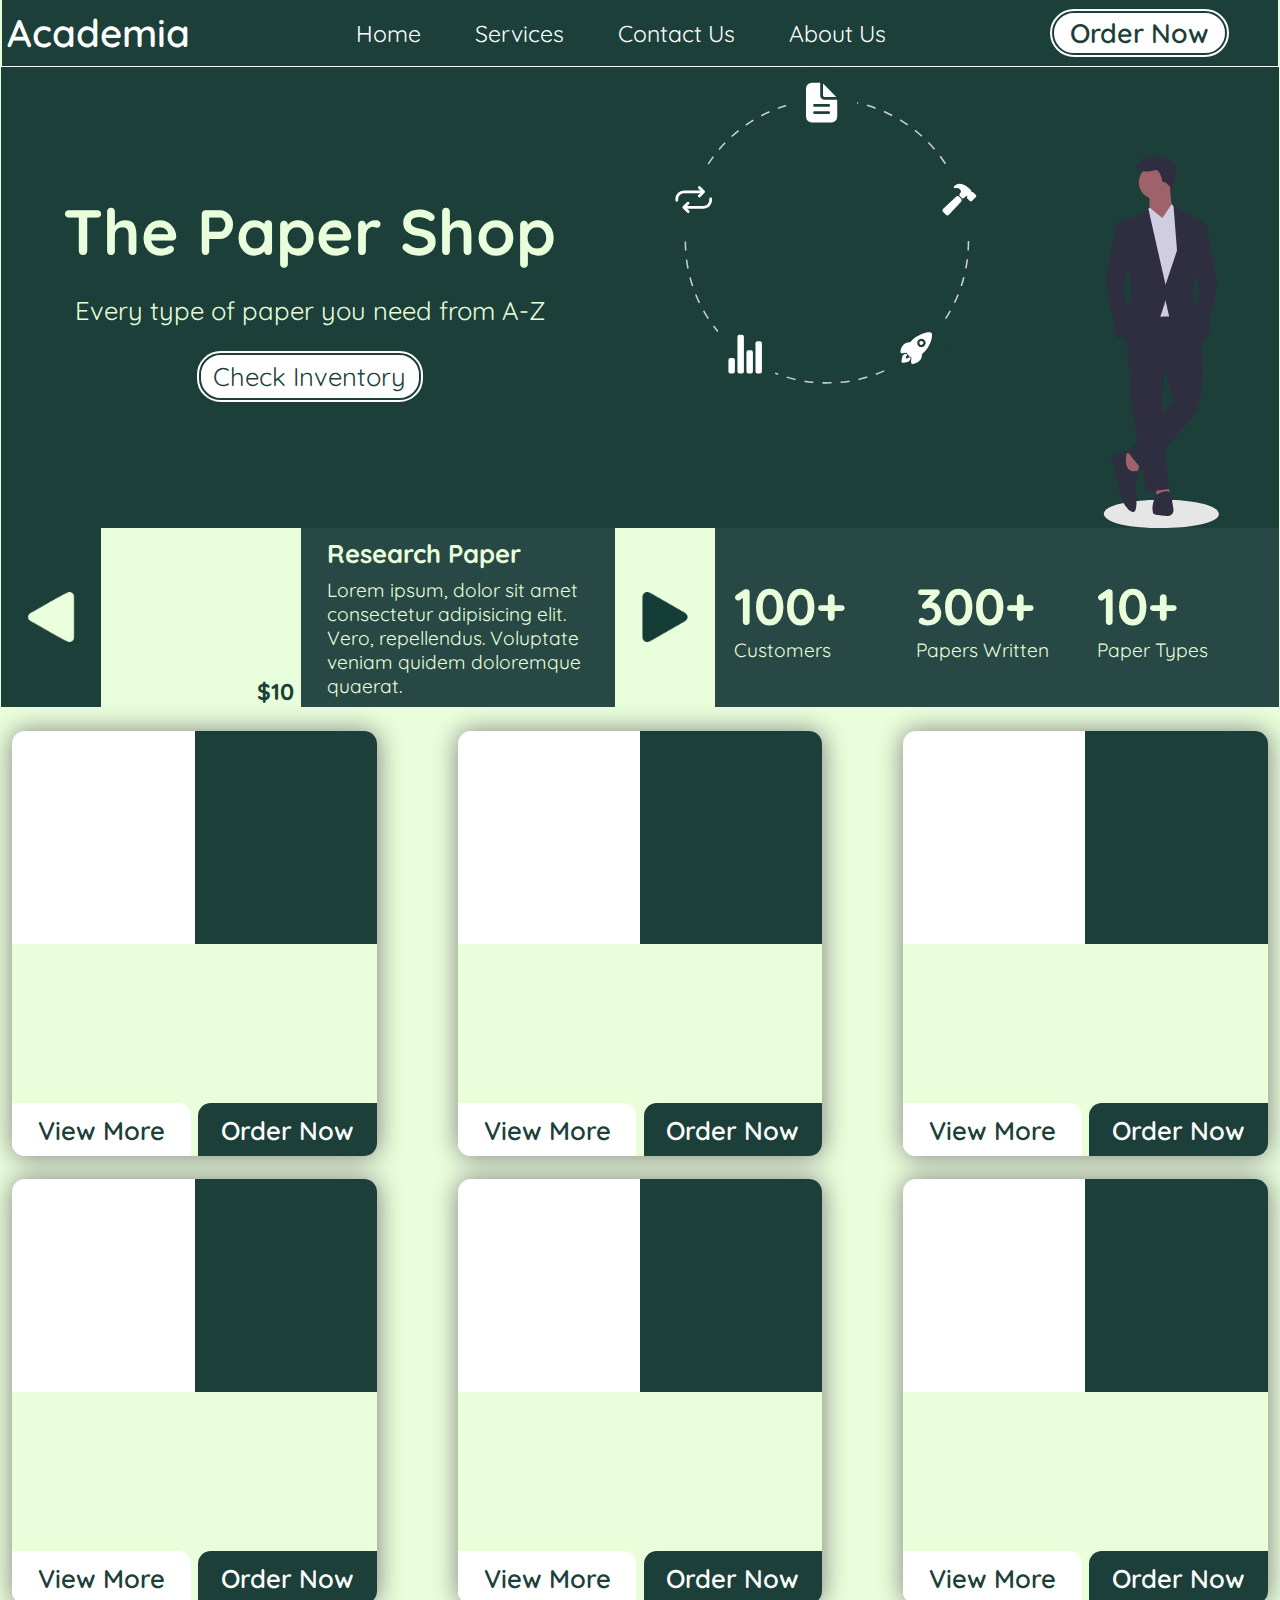
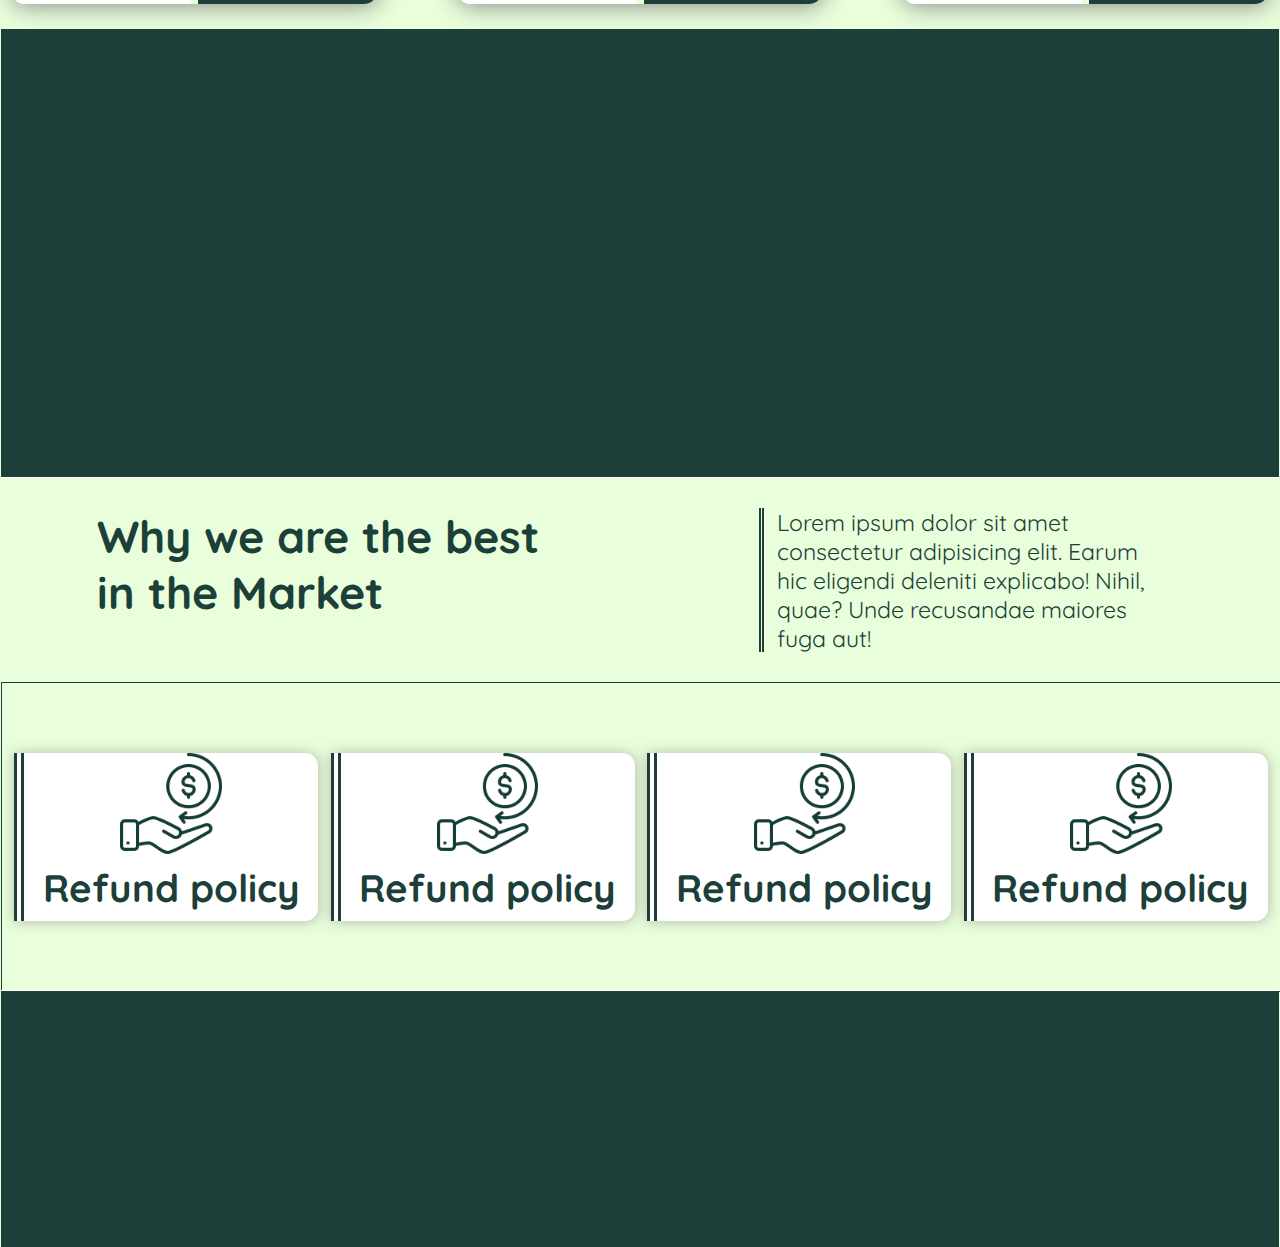
==== index.html @ d630a58e "add view more button to category cards" ====
<!DOCTYPE html>
<html lang="en">
  <head>
    <meta charset="UTF-8" />
    <meta http-equiv="X-UA-Compatible" content="IE=edge" />
    <meta name="viewport" content="width=device-width, initial-scale=1.0" />
    <title>Academia.co</title>
    <link rel="preconnect" href="https://fonts.googleapis.com" />
    <link rel="preconnect" href="https://fonts.gstatic.com" crossorigin />
    <link
      href="https://fonts.googleapis.com/css2?family=Quicksand&display=swap"
      rel="stylesheet"
    />
    <link rel="stylesheet" href="./assets/styles/style.css" />
  </head>

  <body>
    <header>
      <div id="logo">Academia</div>

      <div id="h_info">
        <a href="#">Home</a>
        <a href="#">Services</a>
        <a href="#">Contact Us</a>
        <a href="#">About Us</a>
      </div>

      <div id="h_order">
        <a href="./order-page/index.html">
          <button>Order Now</button>
        </a>
      </div>
    </header>

    <!-- section 1 -->
    <section id="section1">
      <div id="sect1_cont1">
        <div id="sect1_cont1_1">
          <h2>The Paper Shop</h2>
          <p>Every type of paper you need from A-Z</p>
          <button>Check Inventory</button>
        </div>
        <div id="sect1_cont1_2">
          <img
            src="./assets/images/undraw_product_iteration_kjok (1).svg"
            alt=""
          />
        </div>
      </div>
      <div id="sect1_cont2">
        <div id="sect1_cont2_1">
          <img src="./assets/images/left.png" alt="left" />
        </div>
        <div id="sect1_cont2_2">
          <p>$<span>10</span></p>
        </div>
        <div id="sect1_cont2_3">
          <h2>Research Paper</h2>
          <p>
            Lorem ipsum, dolor sit amet consectetur adipisicing elit. Vero,
            repellendus. Voluptate veniam quidem doloremque quaerat.
          </p>
        </div>
        <div id="sect1_cont2_4">
          <img src="./assets/images/play-button-arrowhead.png" alt="" />
        </div>
        <div id="sect1_cont2_5">
          <div>
            <h3>100+</h3>
            <p>Customers</p>
          </div>
          <div>
            <h3>300+</h3>
            <p>Papers Written</p>
          </div>
          <div>
            <h3>10+</h3>
            <p>Paper Types</p>
          </div>
        </div>
      </div>
    </section>

    <!-- section 2 -->
    <section id="section2">
      <div class="category_card">
        <div class="cc_cont1">
          <div class="cc_cont1_1"></div>
          <div class="cc_cont1_2"></div>
        </div>
        <div class="cc_cont2">
          <div class="cc_cont2_1"></div>
          <div class="cc_cont2_2">
            <button class="button_view_more">View More</button>
            <button class="button_order_now">Order Now</button>
          </div>
        </div>
      </div>

      <div class="category_card">
        <div class="cc_cont1">
          <div class="cc_cont1_1"></div>
          <div class="cc_cont1_2"></div>
        </div>
        <div class="cc_cont2">
          <div class="cc_cont2_1"></div>
          <div class="cc_cont2_2">
            <button class="button_view_more">View More</button>
            <button class="button_order_now">Order Now</button>
          </div>
        </div>
      </div>

      <div class="category_card">
        <div class="cc_cont1">
          <div class="cc_cont1_1"></div>
          <div class="cc_cont1_2"></div>
        </div>
        <div class="cc_cont2">
          <div class="cc_cont2_1"></div>
          <div class="cc_cont2_2">
            <button class="button_view_more">View More</button>
            <button class="button_order_now">Order Now</button>
          </div>
        </div>
      </div>

      <div class="category_card">
        <div class="cc_cont1">
          <div class="cc_cont1_1"></div>
          <div class="cc_cont1_2"></div>
        </div>
        <div class="cc_cont2">
          <div class="cc_cont2_1"></div>
          <div class="cc_cont2_2">
            <button class="button_view_more">View More</button>
            <button class="button_order_now">Order Now</button>
          </div>
        </div>
      </div>

      <div class="category_card">
        <div class="cc_cont1">
          <div class="cc_cont1_1"></div>
          <div class="cc_cont1_2"></div>
        </div>
        <div class="cc_cont2">
          <div class="cc_cont2_1"></div>
          <div class="cc_cont2_2">
            <button class="button_view_more">View More</button>
            <button class="button_order_now">Order Now</button>
          </div>
        </div>
      </div>

      <div class="category_card">
        <div class="cc_cont1">
          <div class="cc_cont1_1"></div>
          <div class="cc_cont1_2"></div>
        </div>
        <div class="cc_cont2">
          <div class="cc_cont2_1"></div>
          <div class="cc_cont2_2">
            <button class="button_view_more">View More</button>
            <button class="button_order_now">Order Now</button>
          </div>
        </div>
      </div>
    </section>

    <!-- section 3 -->
    <section id="section3"></section>

    <!-- section 4 -->
    <section id="section4">
      <div id="sect4_cont1">
        <div>
          <h2>Why we are the best in the Market</h2>
        </div>
        <div>
          <p>
            Lorem ipsum dolor sit amet consectetur adipisicing elit. Earum hic
            eligendi deleniti explicabo! Nihil, quae? Unde recusandae maiores
            fuga aut!
          </p>
        </div>
      </div>

      <div id="sect4_cont2">
        <div class="best_card">
          <div class="card_header">
            <img src="./assets/images/refund.png" alt="refund" />
          </div>
          <div class="card_body">
            <h4>Refund policy</h4>
          </div>
        </div>

        <div class="best_card">
          <div class="card_header">
            <img src="./assets/images/refund.png" alt="refund" />
          </div>
          <div class="card_body">
            <h4>Refund policy</h4>
          </div>
        </div>

        <div class="best_card">
          <div class="card_header">
            <img src="./assets/images/refund.png" alt="refund" />
          </div>
          <div class="card_body">
            <h4>Refund policy</h4>
          </div>
        </div>

        <div class="best_card">
          <div class="card_header">
            <img src="./assets/images/refund.png" alt="refund" />
          </div>
          <div class="card_body">
            <h4>Refund policy</h4>
          </div>
        </div>
      </div>
    </section>

    <!-- footer -->
    <footer></footer>
  </body>
</html>
---- assets/styles/style.css ----
* {
  font-family: "Quicksand", sans-serif;
  padding: 0;
  margin: 0;
}

body {
  background-color: #e9ffdb;
  color: #1c3f3a;
  display: flex;
  flex-direction: column;
  align-items: center;
  justify-content: space-between;
}

a {
  text-decoration: none;
  color: white;
  font-size: 1.8vw;
  font-size: 600;
}

/* header */
header {
  width: 99.5%;
  height: 5vw;
  border: #1c3f3a thin solid;
  display: flex;
  flex-direction: row;
  justify-content: space-between;
  align-items: center;
  background-color: #1c3f3a;
  color: white;
}

header>div {
  display: flex;
  flex-direction: row;
  justify-content: space-evenly;
  align-items: center;
}

#logo {
  width: 15%;
  height: 90%;
  font-size: 3vw;
  font-weight: 600;
}

#h_info {
  width: 50%;
  height: 40%;
}

#h_info>a:hover {
  text-decoration: overline;
}

#h_order {
  width: 18%;
  height: 90%;
}

#h_order>a {
  width: 100%;
  height: 100%;
  display: flex;
  flex-direction: row;
  justify-content: space-between;
  align-items: center;
}

#h_order button {
  width: 80%;
  height: 90%;
  font-size: 2.1vw;
  color: #1c3f3a;
  font-weight: 600;
  border: 0.5vw double #1c3f3a;
  border-radius: 2.2vw;
  background-color: white;
}

/* section1  */
#section1 {
  background-color: #1c3f3a;
  height: 50vw;
  width: 99.9%;
  border-top: thin solid white;
  display: flex;
  flex-direction: column;
  align-items: center;
  justify-content: space-between;
}

#sect1_cont1 {
  width: 100%;
  height: 72%;
  display: flex;
  flex-direction: row;
  align-items: center;
  justify-content: space-evenly;
}

#sect1_cont1_1 {
  width: 45%;
  height: 100%;
  color: #e9ffdb;
  display: flex;
  flex-direction: column;
  align-items: center;
  justify-content: center;
}

#sect1_cont1_1>h2 {
  font-size: 5vw;
}

#sect1_cont1_1>p {
  font-size: 2vw;
  margin-top: 4%;
}

#sect1_cont1_1>button {
  margin-top: 4%;
  width: 40%;
  height: 12%;
  color: #1c3f3a;
  font-size: 2vw;
  background-color: white;
  border: 0.5vw double #1c3f3a;
  border-radius: 2vw;
  cursor: pointer;
}

#sect1_cont1_2 {
  width: 50%;
  height: 100%;
}

#sect1_cont1_2>img {
  height: 100%;
  width: 100%;
}

#sect1_cont2 {
  width: 100%;
  height: 28%;
  display: flex;
  flex-direction: row;
  align-items: center;
  justify-content: space-between;
}

#sect1_cont2_1 {
  width: 8%;
  height: 100%;
  display: flex;
  flex-direction: row;
  align-items: center;
  justify-content: center;
}

#sect1_cont2_1>img {
  width: 50%;
}

#sect1_cont2_2 {
  width: 16%;
  height: 100%;
  background-color: #e9ffdb;
}

#sect1_cont2_2>p {
  position: relative;
  top: 83%;
  left: 78%;
  font-size: 1.8vw;
  font-weight: 800;
}

#sect1_cont2_3 {
  color: #e9ffdb;
  background-color: rgb(255, 255, 255, 0.05);
  width: 23%;
  height: 100%;
  padding-left: 2%;
  display: flex;
  flex-direction: column;
  align-items: flex-start;
  justify-content: space-evenly;
}

#sect1_cont2_3>h2 {
  font-size: 2vw;
}

#sect1_cont2_3>p {
  font-size: 1.5vw;
}

#sect1_cont2_4 {
  width: 8%;
  height: 100%;
  background-color: #e9ffdb;
  display: flex;
  flex-direction: row;
  justify-content: center;
  align-items: center;
}

#sect1_cont2_4>img {
  width: 50%;
}

#sect1_cont2_5 {
  color: #e9ffdb;
  background-color: rgb(255, 255, 255, 0.05);
  width: 45%;
  height: 100%;
  display: flex;
  flex-direction: row;
  justify-content: space-evenly;
  align-items: center;
}

#sect1_cont2_5>div {
  width: 29%;
  height: 100%;
  font-size: 1.8vw;
  display: flex;
  flex-direction: column;
  justify-content: center;
  align-items: flex-start;
}

#sect1_cont2_5>div>p {
  font-size: 1.5vw;
}

#sect1_cont2_5>div>h3 {
  font-size: 4vw;
  padding-top: 1%;
}

/* section2 */
#section2 {
  height: 70vw;
  width: 99.9%;
  padding: 1%;
  display: grid;
  grid-template-columns: repeat(3, 0.4fr);
  grid-template-rows: repeat(2, 0.5fr);
  column-gap: 4.5%;
}


.category_card {
  margin: 3%;
  background-color: white;
  border-radius: 1vw;
  box-shadow: 0.01vw 0.01vw 2vw grey;
}

.cc_cont1 {
  width: 100%;
  height: 50%;
  display: flex;
  flex-direction: row;
  justify-content: space-between;
  align-items: center;
}

.cc_cont1_1 {
  width: 50%;
  height: 100%;
  border-top-left-radius: 1vw;

}

.cc_cont1_2 {
  width: 50%;
  height: 100%;
  border-top-right-radius: 1vw;
  background-color: #1c3f3a;
}

.cc_cont2 {
  width: 100%;
  height: 50%;
  background-color: #e9ffdb;
  border-bottom-left-radius: 1vw;
  border-bottom-right-radius: 1vw;
  display: flex;
  flex-direction: column;
  justify-content: space-between;
  align-items: center;
}

.cc_cont2_1 {
  width: 100%;
  height: 75%;
}

.cc_cont2_2 {
  width: 100%;
  height: 25%;
  display: flex;
  flex-direction: row;
  justify-content: space-between;
  align-items: flex-end;

}

.button_order_now {
  width: 49%;
  height: 100%;
  font-size: 2vw;
  border-bottom-right-radius: 1vw;
  border-top-left-radius: 1vw;
  font-weight: 600;
  border: none;
  color: white;
  background-color: #1c3f3a;
  cursor: pointer;

}

.button_view_more {
  width: 49%;
  height: 100%;
  font-size: 2vw;
  border-bottom-left-radius: 1vw;
  border-top-right-radius: 1vw;
  font-weight: 600;
  border: none;
  color: #1c3f3a;
  background-color: white;
  cursor: pointer;
}

/* section2 */

#section3 {
  background-color: #1c3f3a;
  height: 35vw;
  width: 99.9%;
}

/* section4 */

#section4 {
  height: 40vw;
  width: 99.9%;
  border-top: thin solid white;
}

#sect4_cont1 {
  width: 100%;
  height: 40%;
  display: flex;
  flex-direction: row;
  justify-content: space-between;
  align-items: center;
}

#sect4_cont1>div {
  width: 50%;
  height: 100%;
  display: flex;
  flex-direction: row;
  justify-content: center;
  align-items: center;
}

#sect4_cont1>div>p {
  width: 60%;
  height: 70%;
  font-size: 1.8vw;
  padding-left: 2%;
  border-left: thick double;
}

#sect4_cont1>div>h2 {
  width: 70%;
  height: 70%;
  font-size: 3.5vw;
}

#sect4_cont2 {
  display: flex;
  flex-direction: row;
  justify-content: space-evenly;
  align-items: center;
  width: 100%;
  height: 60%;
  border: thin solid;
}

.best_card {
  display: flex;
  flex-direction: column;
  justify-content: space-evenly;
  align-items: center;
  width: 23%;
  height: 55%;
  border-left: 0.8vw double;
  background-color: white;
  border-bottom-right-radius: 1vw;
  border-top-right-radius: 1vw;
  box-shadow: 0.0001vw 0.0001vw 1vw rgb(128, 128, 128, 0.5);

}

.card_header {
  width: 100%;
  height: 60%;
  display: flex;
  flex-direction: row;
  justify-content: center;
  align-items: center;
}

.card_header>img {
  height: 100%;
  display: flex;
  flex-direction: row;
  justify-content: center;
  align-items: center;
}

.card_body {
  width: 100%;
  height: 40%;
  display: flex;
  flex-direction: row;
  justify-content: center;
  align-items: center;
}

.card_body>h4 {
  font-size: 3vw;
}

/* footer */
footer {
  background-color: #1c3f3a;
  height: 20vw;
  width: 99.9%;
  border-top: thin solid white;
}
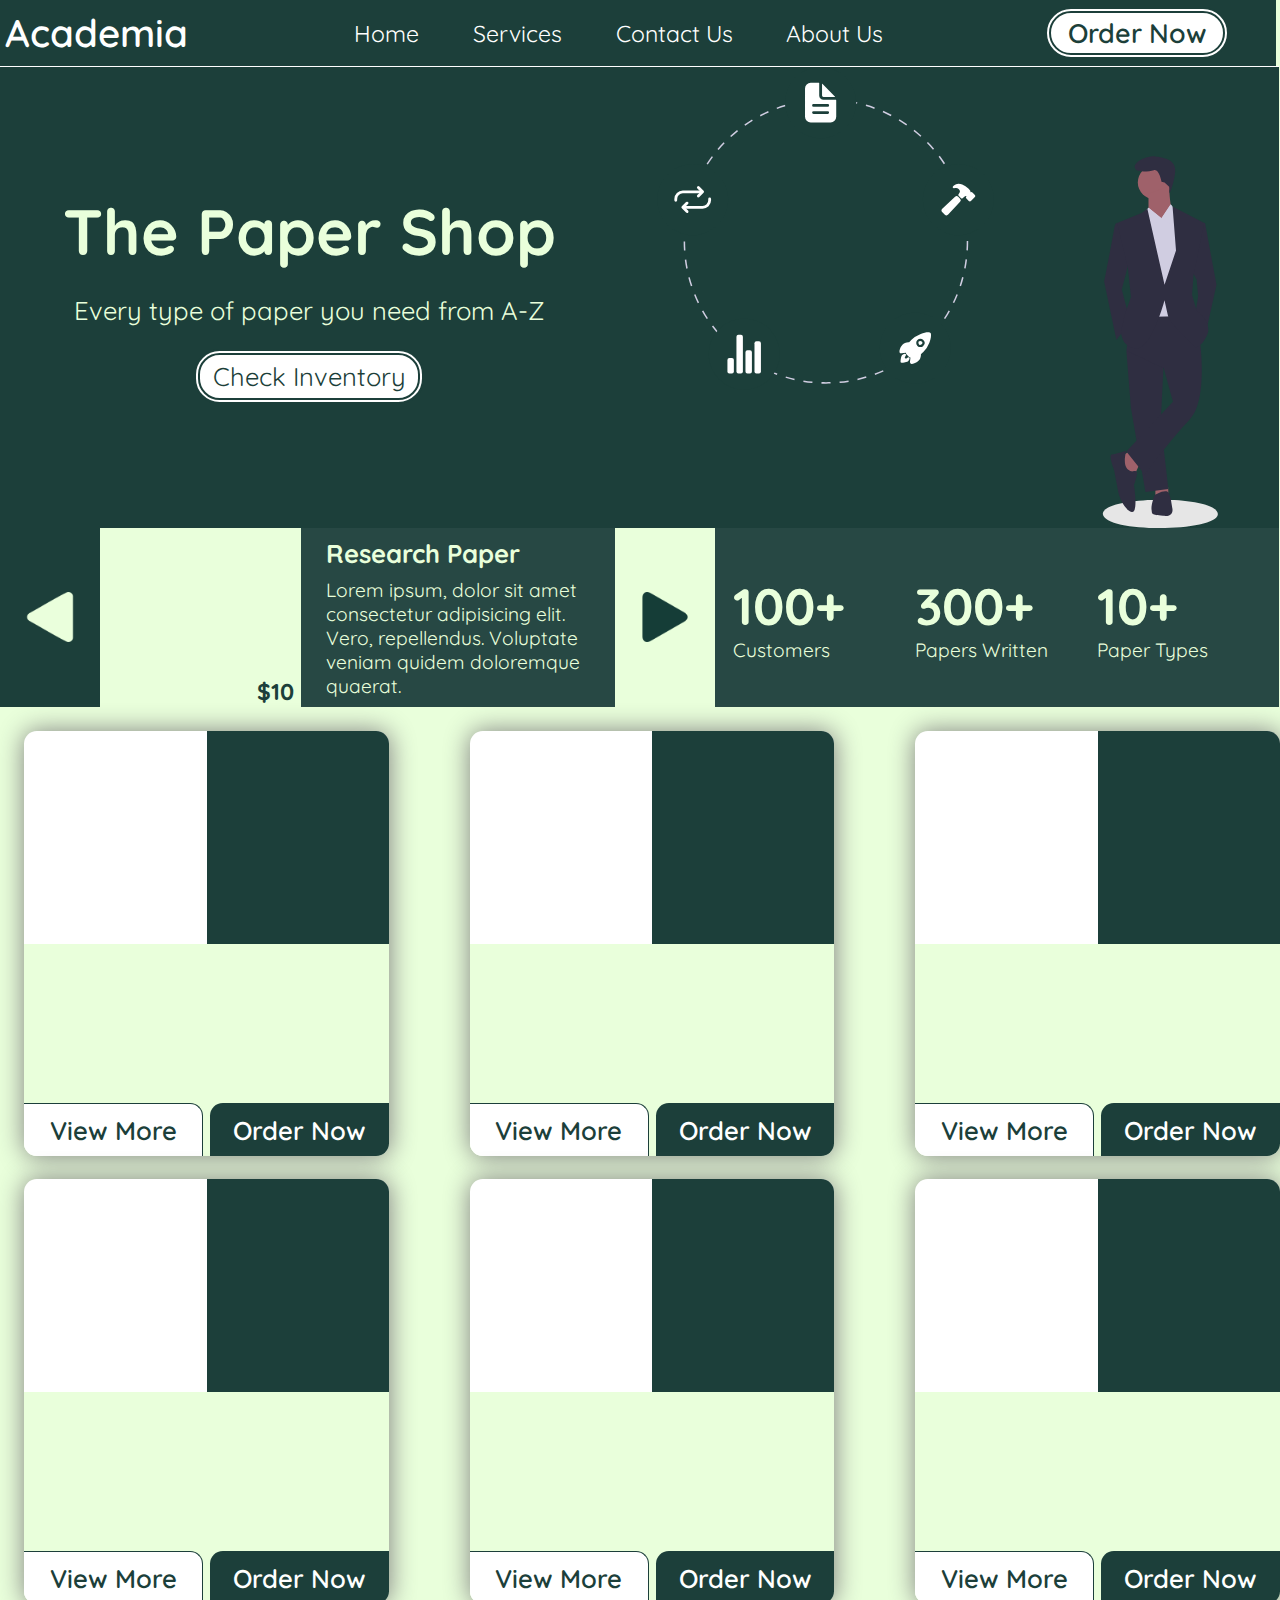
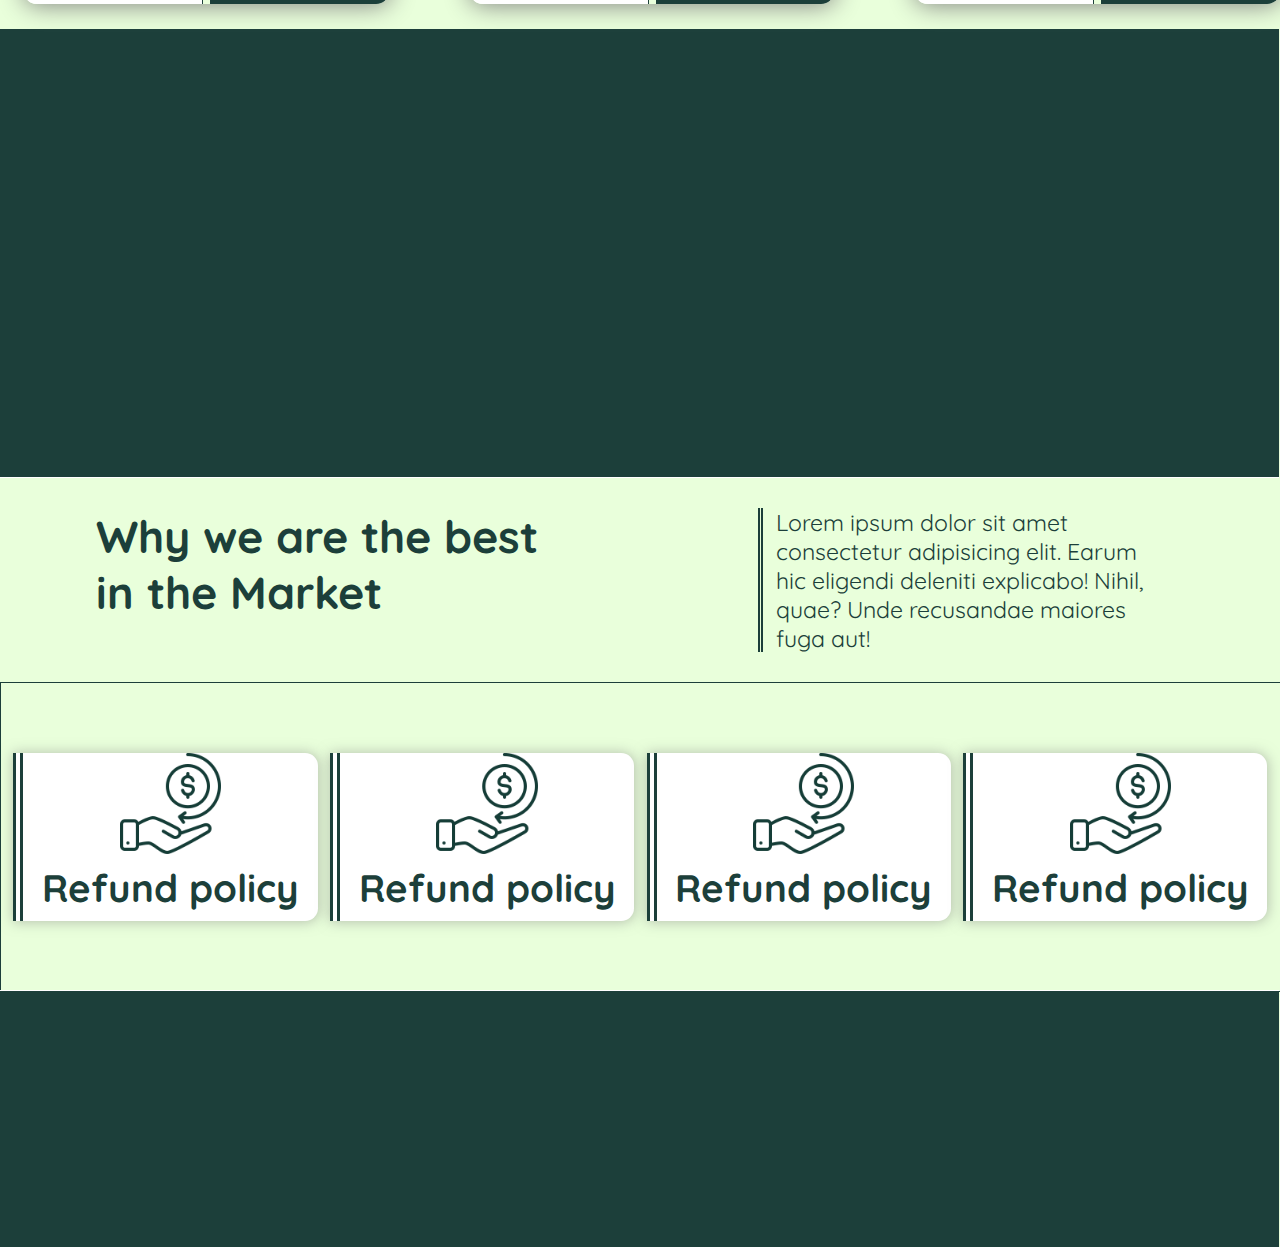
==== commit d557549b: ".add changes" ====
--- a/index.html
+++ b/index.html
@@ -1,8 +1,7 @@
 <!DOCTYPE html>
 <html lang="en">
   <head>
-    <meta charset="UTF-8" />
-    <meta http-equiv="X-UA-Compatible" content="IE=edge" />
+    <me@Roberta http-equiv="X-UA-Compatible" content="IE=edge" />
     <meta name="viewport" content="width=device-width, initial-scale=1.0" />
     <title>Academia.co</title>
     <link rel="preconnect" href="https://fonts.googleapis.com" />
@@ -26,7 +25,7 @@
       </div>
 
       <div id="h_order">
-        <a href="./order-page/index.html">
+        <a href="./order2/index.html">
           <button>Order Now</button>
         </a>
       </div>
--- a/assets/styles/style.css
+++ b/assets/styles/style.css
@@ -323,17 +323,19 @@
   color: white;
   background-color: #1c3f3a;
   cursor: pointer;
-
 }
 
 .button_view_more {
+  border-top: thin solid #1c3f3a;
+  border-right: thin solid #1c3f3a;
+  border-left: none;
+  border-bottom: none;
   width: 49%;
   height: 100%;
   font-size: 2vw;
   border-bottom-left-radius: 1vw;
   border-top-right-radius: 1vw;
   font-weight: 600;
-  border: none;
   color: #1c3f3a;
   background-color: white;
   cursor: pointer;
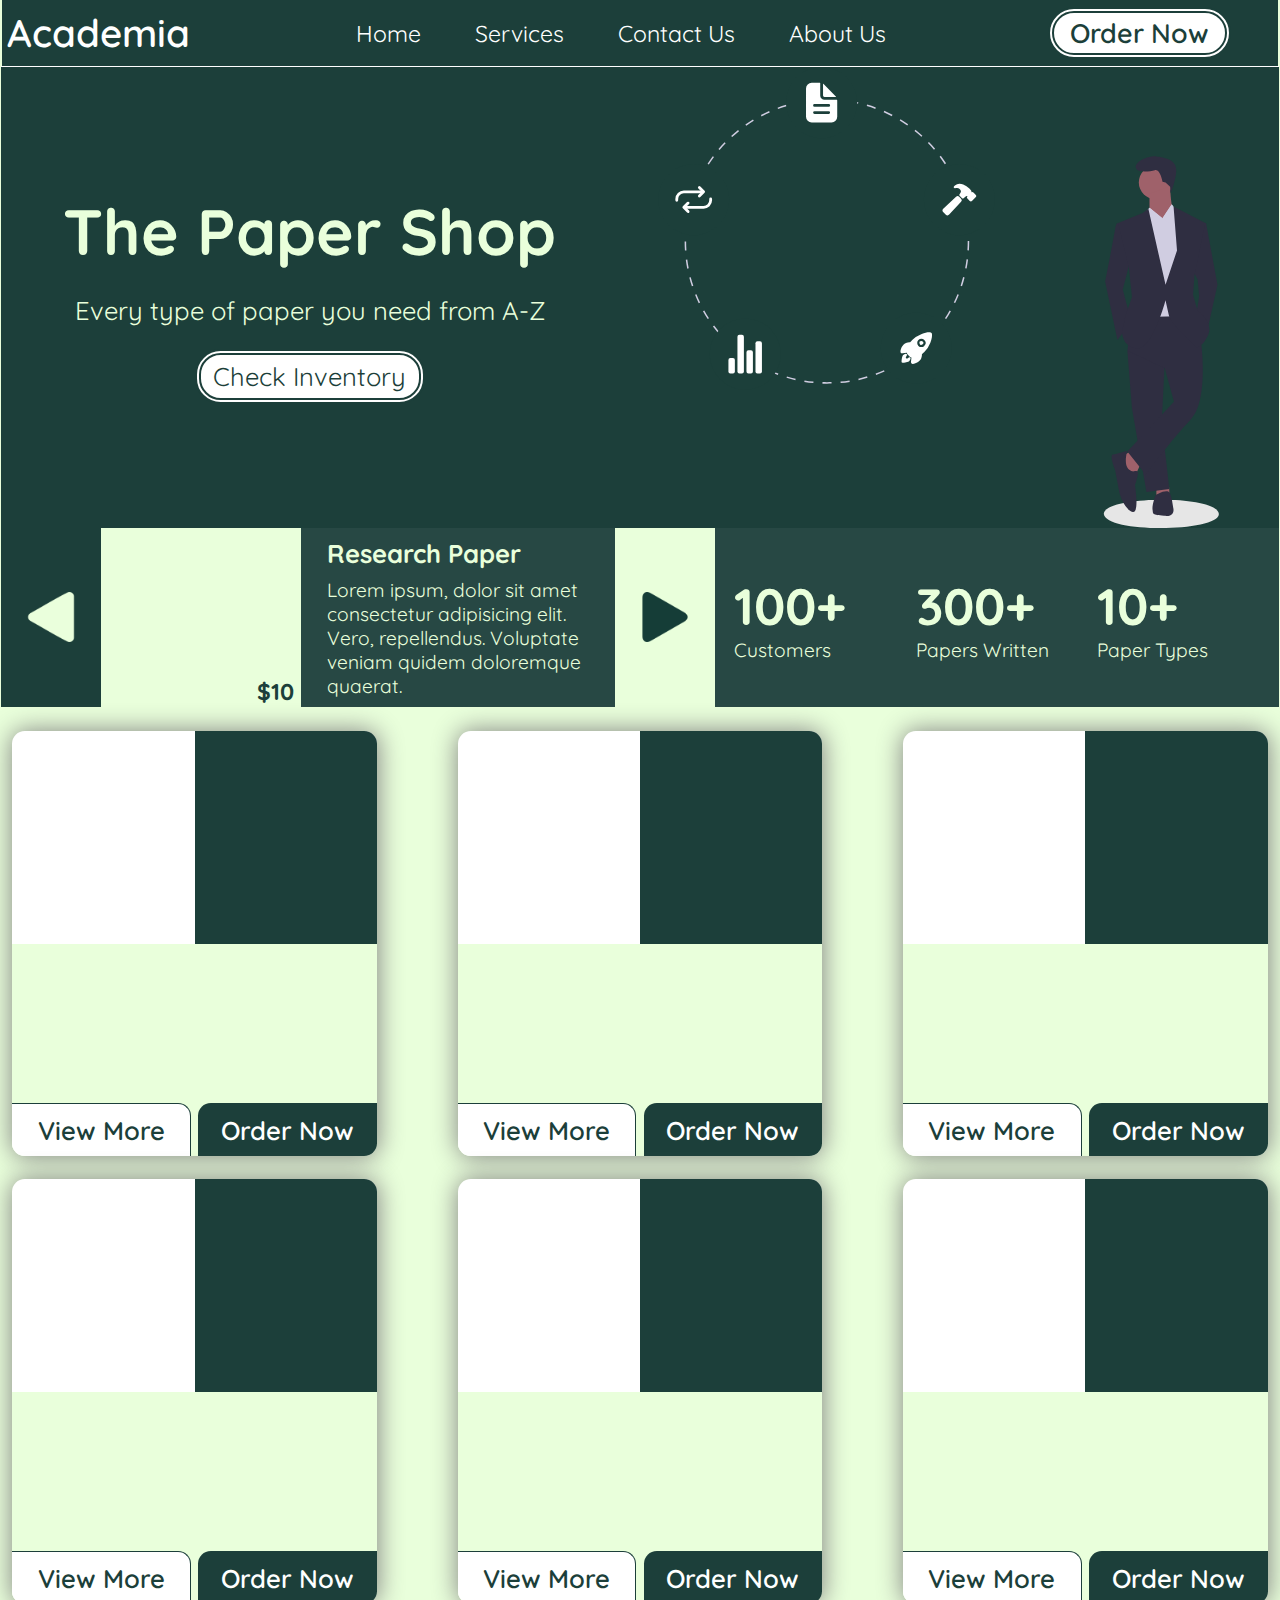
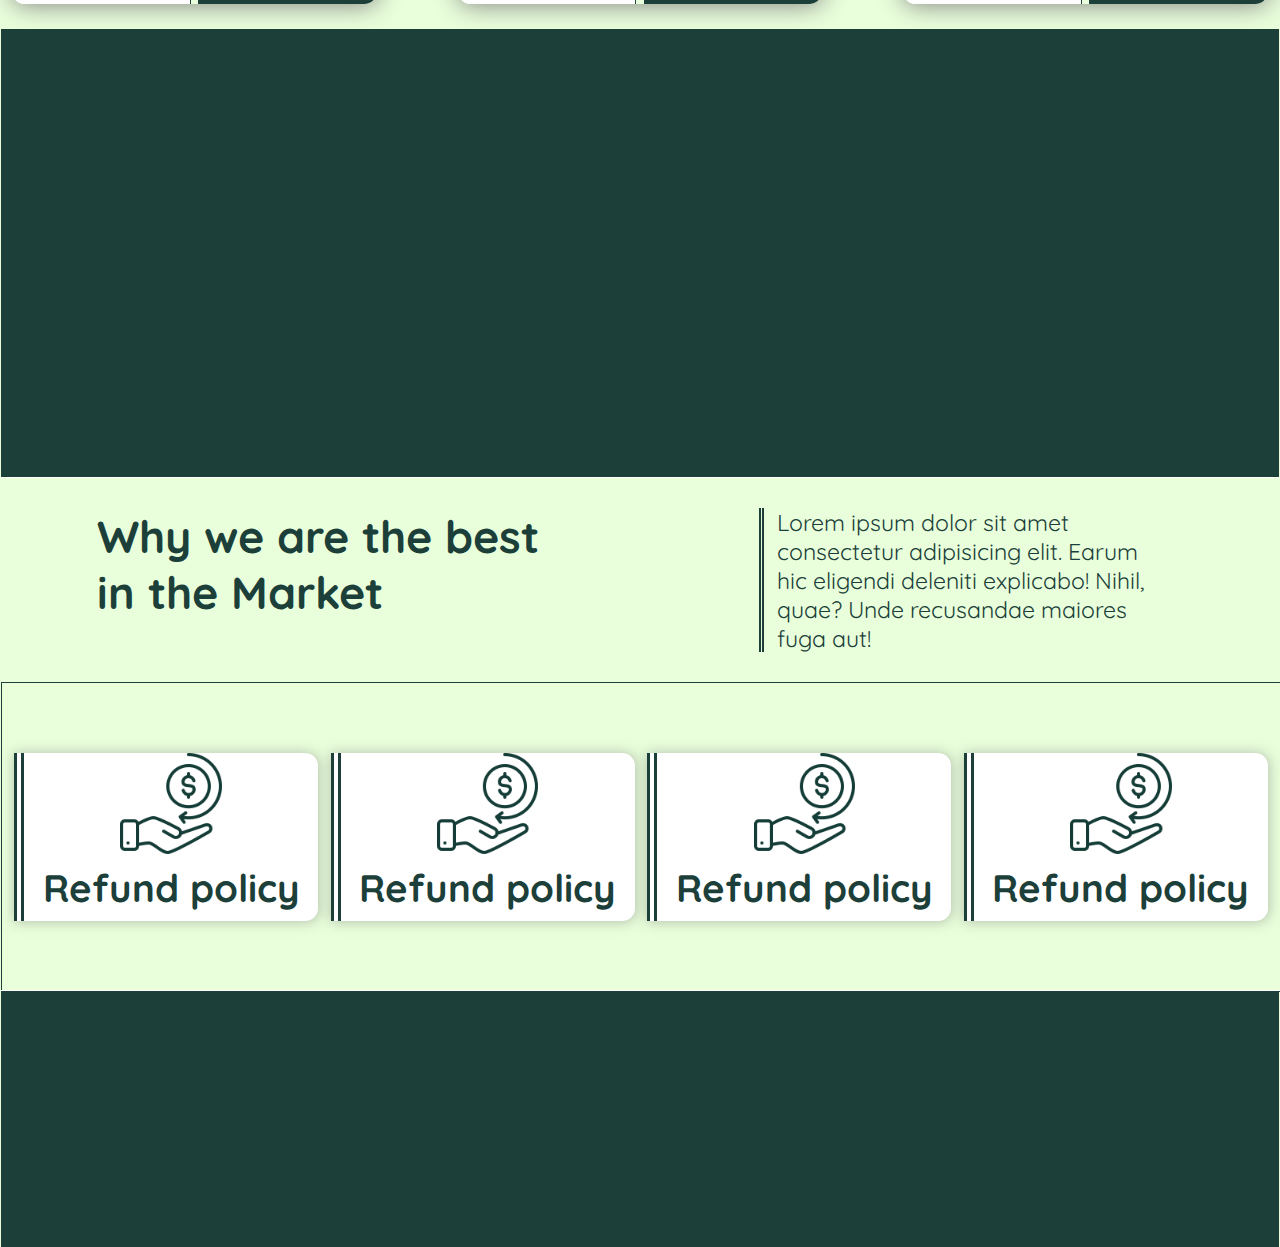
==== commit e7b0d09f: "add header and header styles" ====
--- a/index.html
+++ b/index.html
@@ -1,7 +1,8 @@
 <!DOCTYPE html>
 <html lang="en">
   <head>
-    <me@Roberta http-equiv="X-UA-Compatible" content="IE=edge" />
+    <meta charset="UTF-8" />
+    <meta http-equiv="X-UA-Compatible" content="IE=edge" />
     <meta name="viewport" content="width=device-width, initial-scale=1.0" />
     <title>Academia.co</title>
     <link rel="preconnect" href="https://fonts.googleapis.com" />
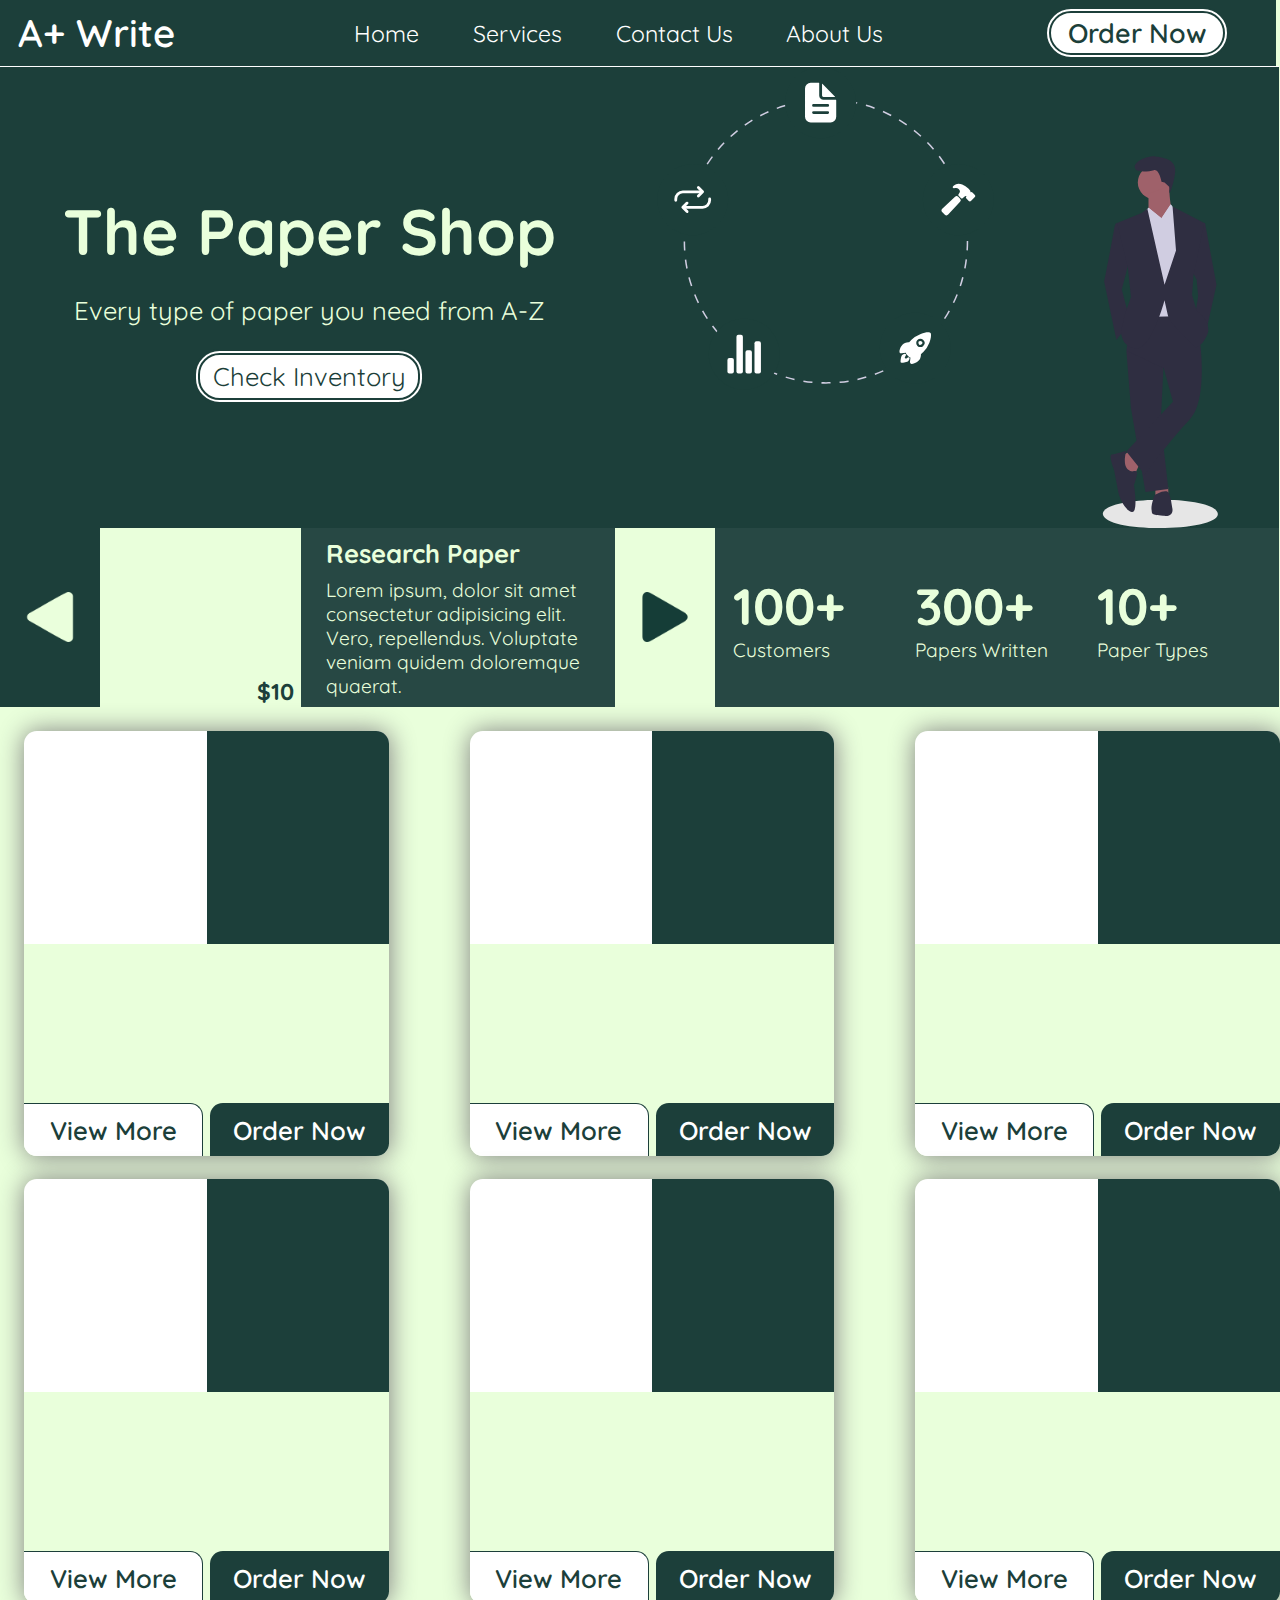
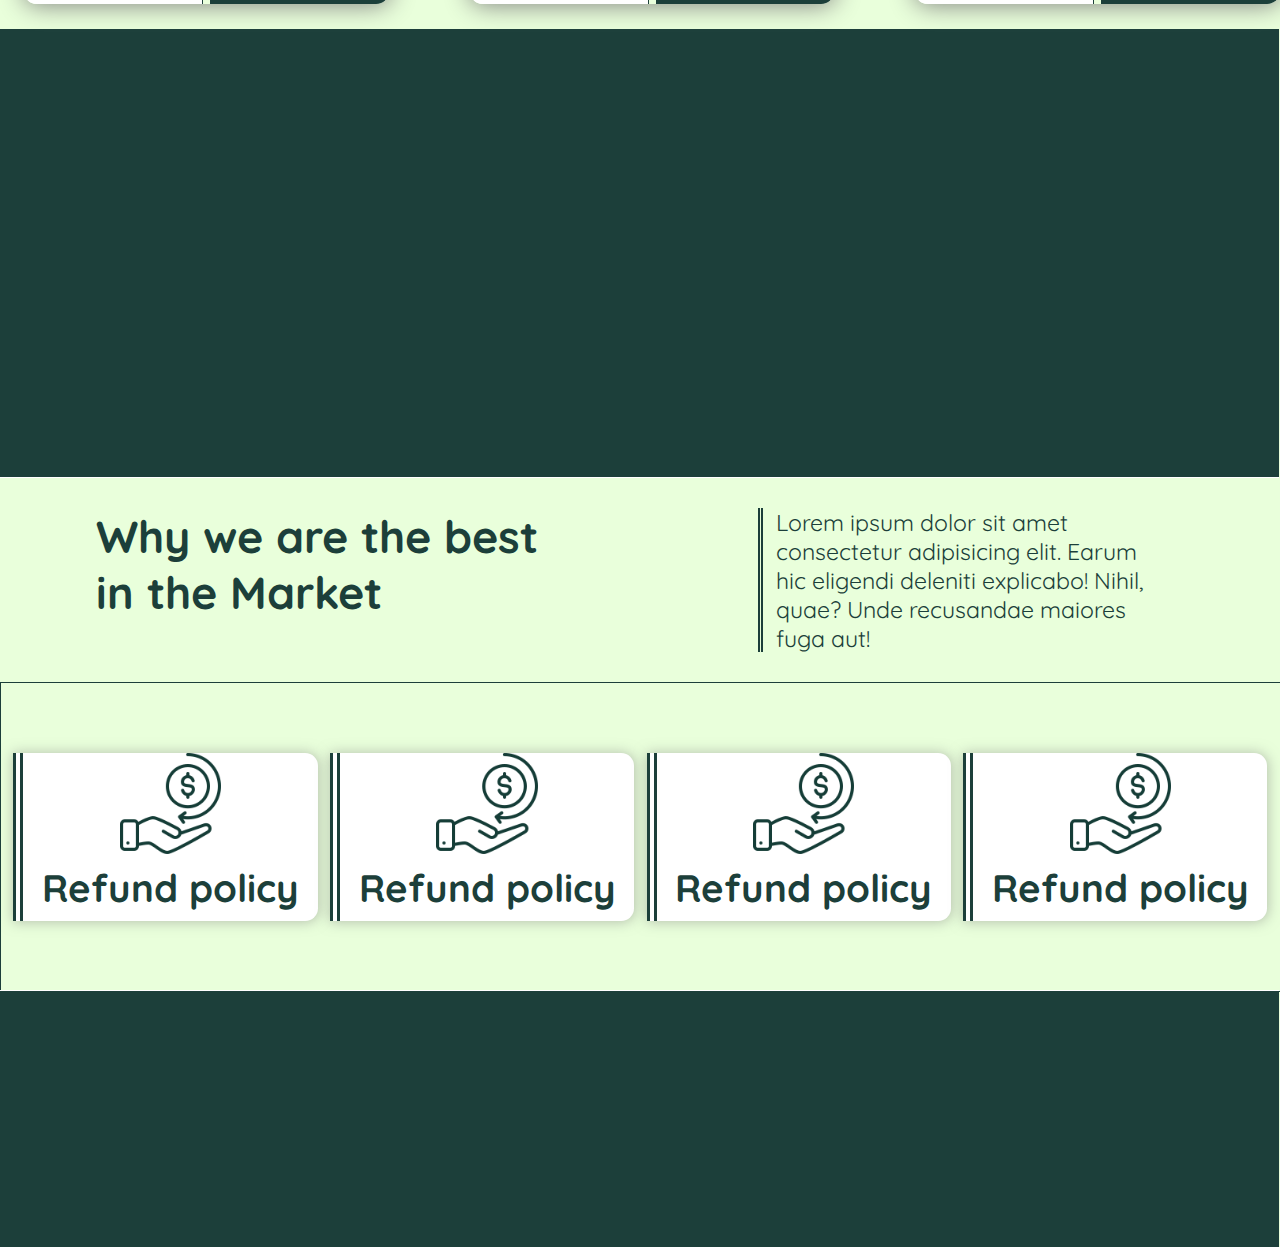
==== commit f079be7f: "linked order page and home page" ====
--- a/index.html
+++ b/index.html
@@ -1,8 +1,7 @@
 <!DOCTYPE html>
 <html lang="en">
   <head>
-    <meta charset="UTF-8" />
-    <meta http-equiv="X-UA-Compatible" content="IE=edge" />
+    <me@Roberta http-equiv="X-UA-Compatible" content="IE=edge" />
     <meta name="viewport" content="width=device-width, initial-scale=1.0" />
     <title>Academia.co</title>
     <link rel="preconnect" href="https://fonts.googleapis.com" />
@@ -16,7 +15,7 @@
 
   <body>
     <header>
-      <div id="logo">Academia</div>
+      <div id="logo">A+ Write</div>
 
       <div id="h_info">
         <a href="#">Home</a>
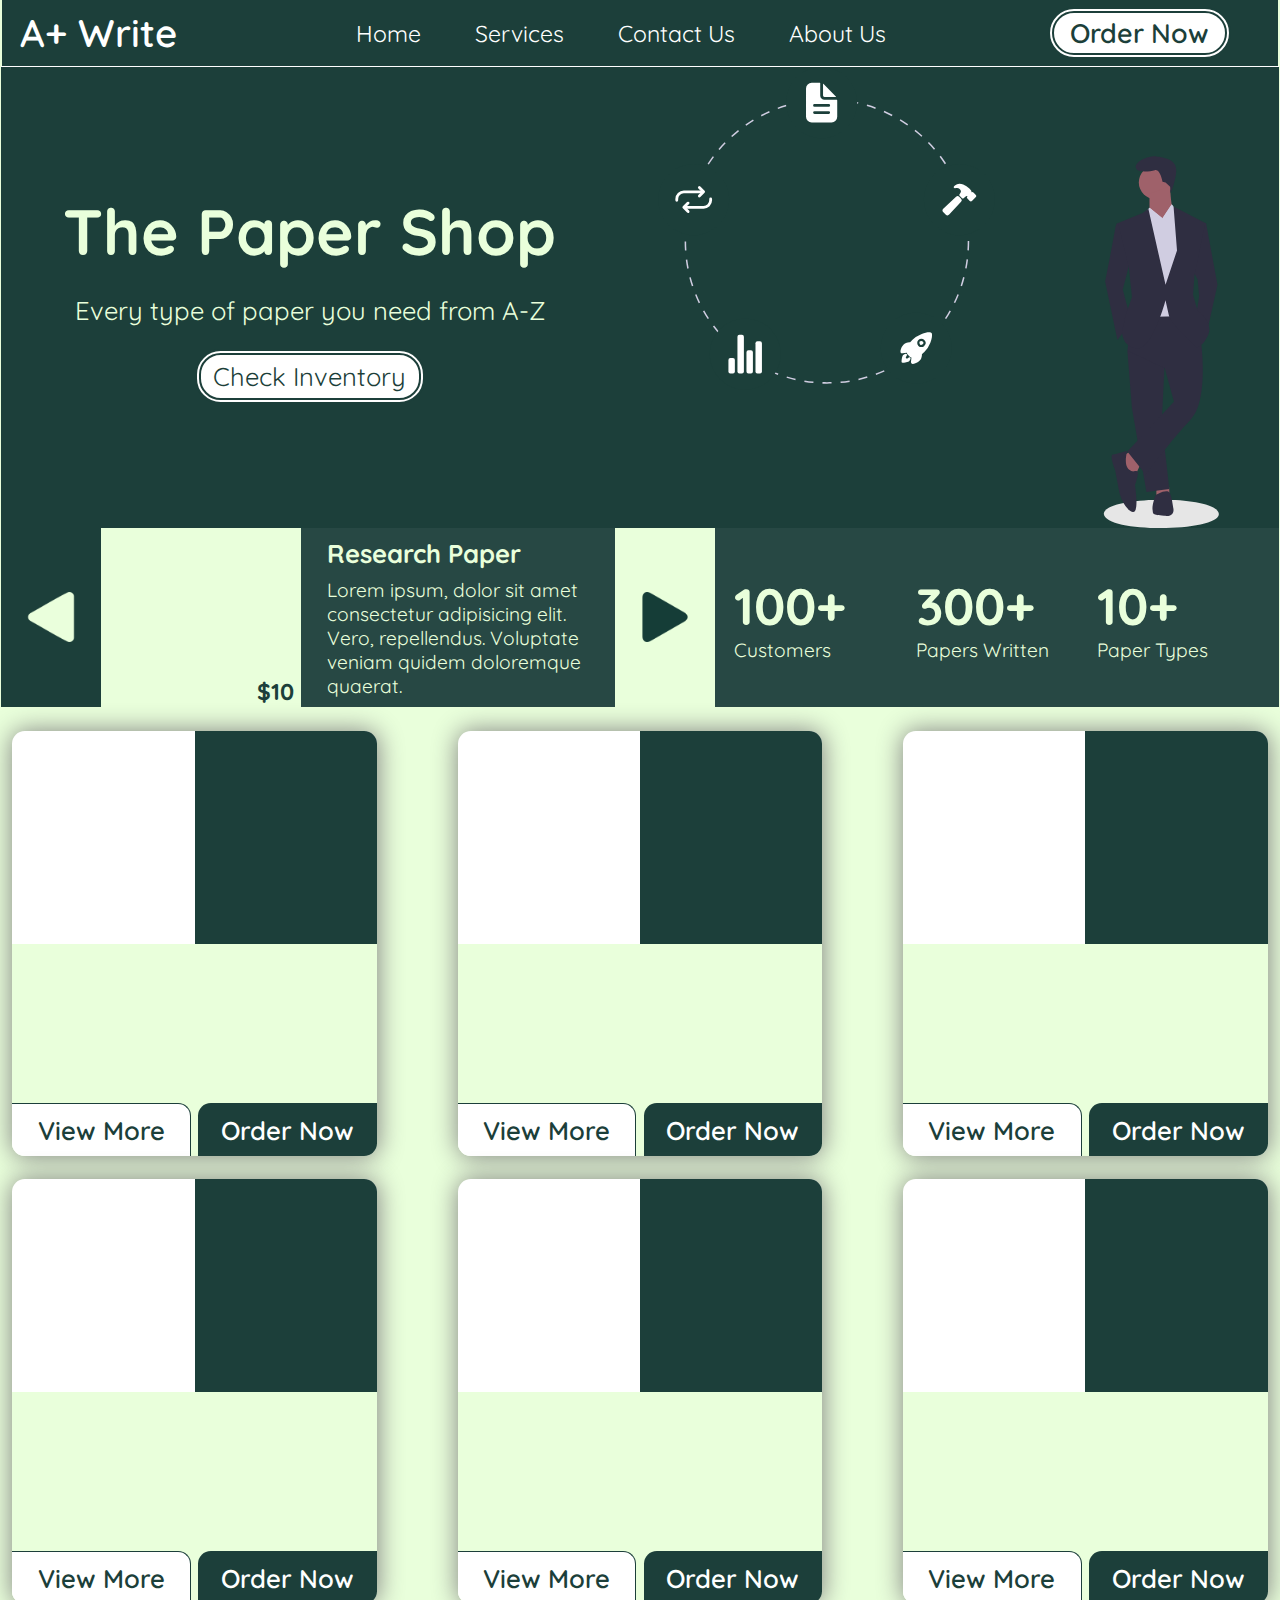
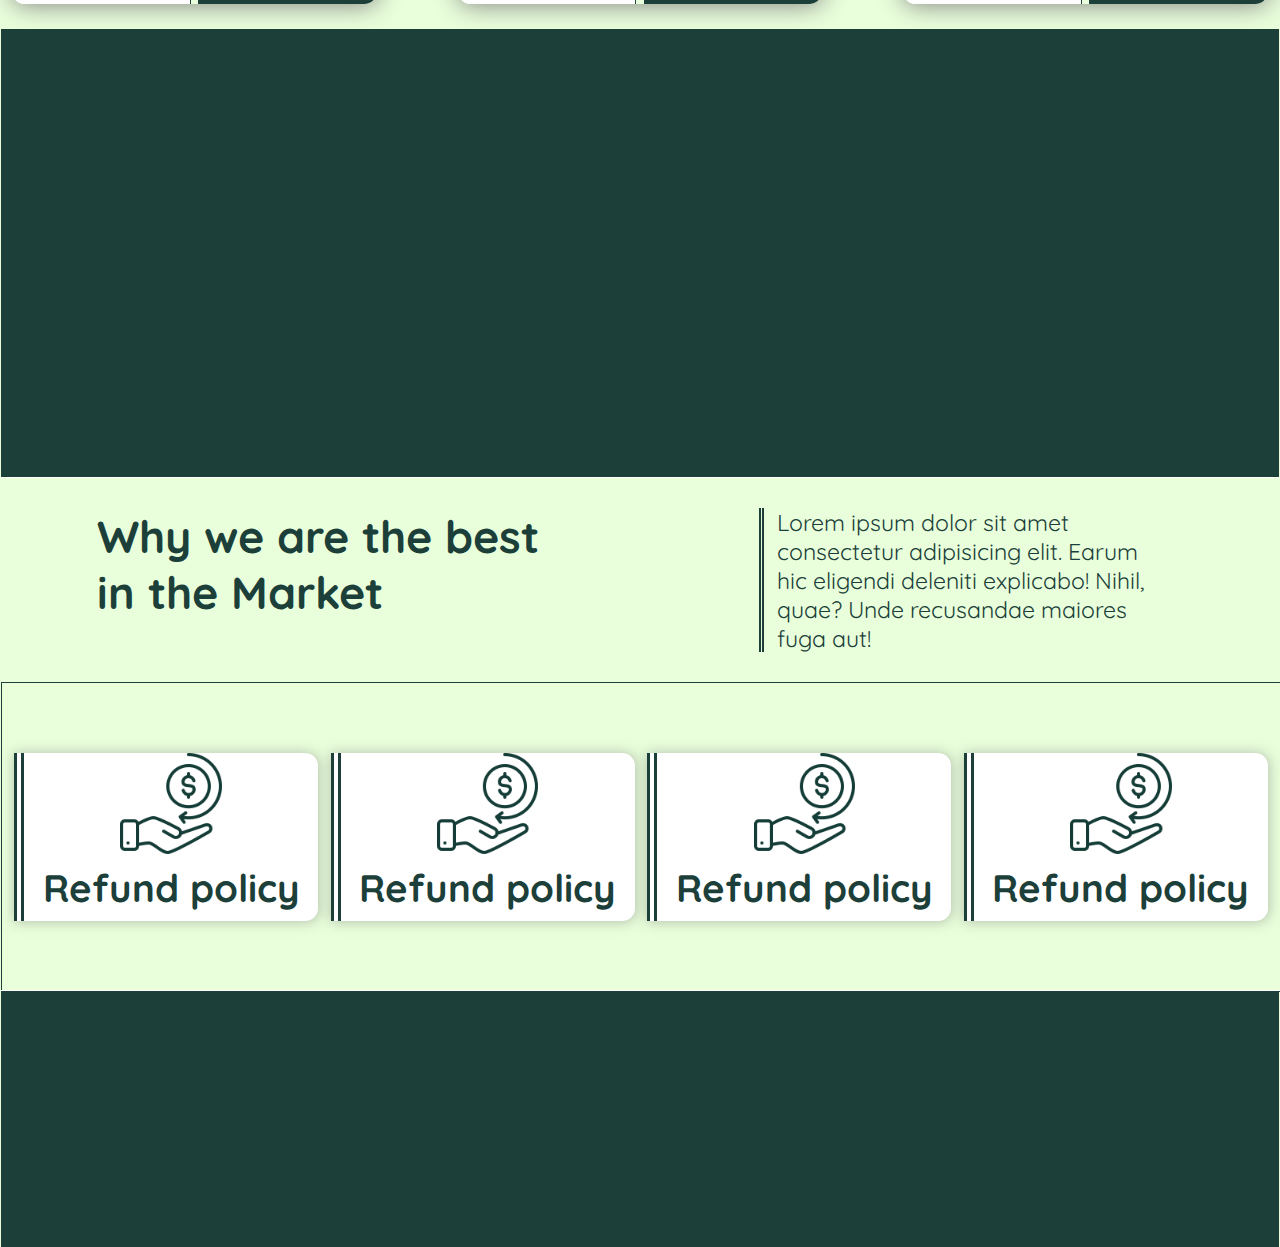
==== commit 7574d9e1: "add font styles to order page" ====
--- a/index.html
+++ b/index.html
@@ -1,8 +1,9 @@
 <!DOCTYPE html>
 <html lang="en">
   <head>
-    <me@Roberta http-equiv="X-UA-Compatible" content="IE=edge" />
+    <meta http-equiv="X-UA-Compatible" content="IE=edge" />
     <meta name="viewport" content="width=device-width, initial-scale=1.0" />
+    <meta charset="UTF-8" />
     <title>Academia.co</title>
     <link rel="preconnect" href="https://fonts.googleapis.com" />
     <link rel="preconnect" href="https://fonts.gstatic.com" crossorigin />
